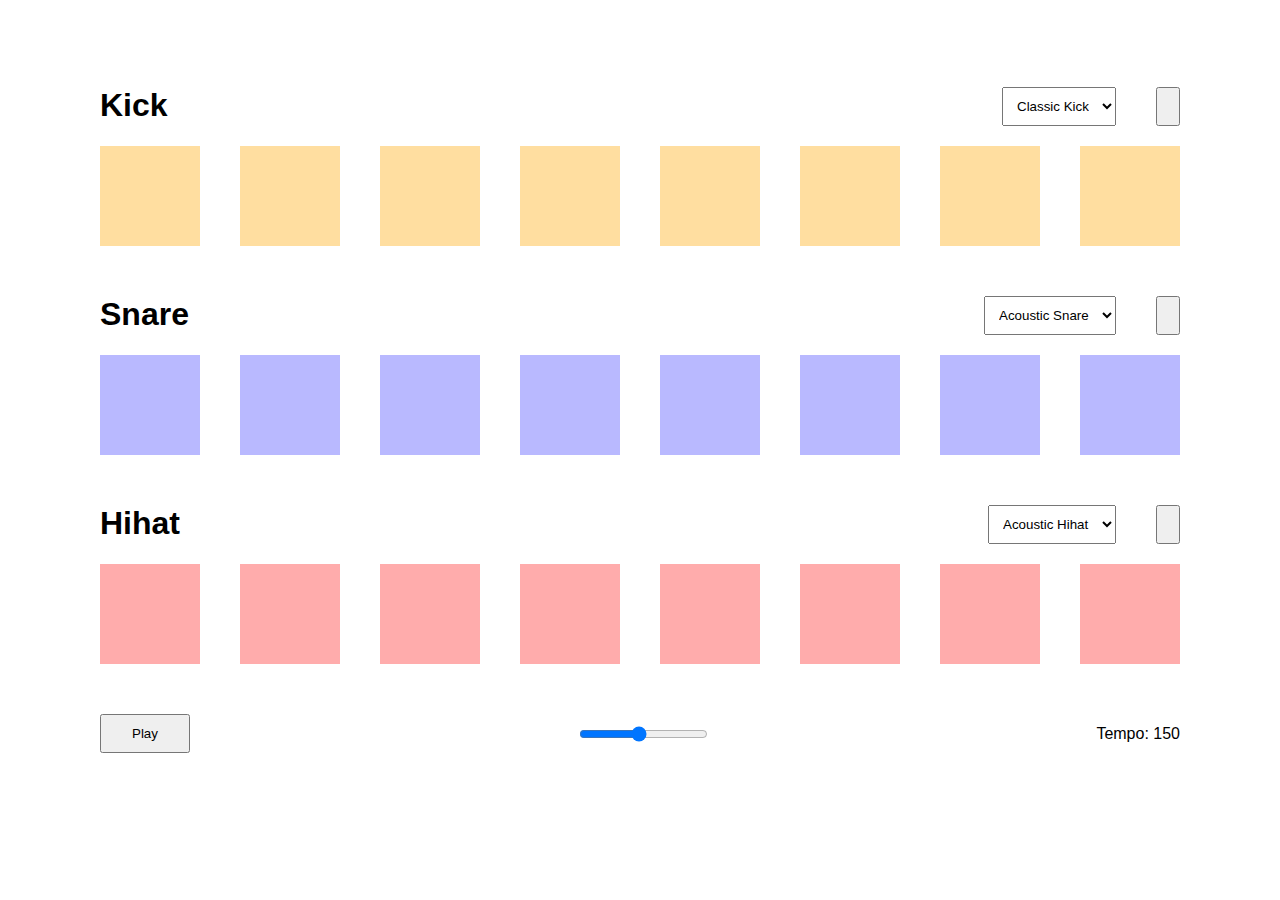
==== My Beatmaker/beatmaker.html @ f245d282 "My beatmaker added" ====
<!DOCTYPE html>
<html lang="en">
  <head>
    <meta charset="UTF-8" />
    <meta http-equiv="X-UA-Compatible" content="IE=edge" />
    <meta name="viewport" content="width=device-width, initial-scale=1.0" />
    <link rel="stylesheet" href="./beatmaker.css" />
    <link
      rel="stylesheet"
      href="https://cdnjs.cloudflare.com/ajax/libs/font-awesome/6.0.0-beta3/css/all.min.css"
      integrity="sha512-Fo3rlrZj/k7ujTnHg4CGR2D7kSs0v4LLanw2qksYuRlEzO+tcaEPQogQ0KaoGN26/zrn20ImR1DfuLWnOo7aBA=="
      crossorigin="anonymous"
      referrerpolicy="no-referrer"
    />
    <title>My Beatmaker</title>
  </head>
  <body>
    <div class="sequencer">
      <!--Kick track-->
      <div class="kick-track">
        <div class="controls">
          <h1>Kick</h1>
          <div class="controls-right">
            <select name="kick-select" id="kick-select">
              <option value="./sounds/kick-classic.wav">Classic Kick</option>
              <option value="./sounds/kick-heavy.wav">Heavy Kick</option>
              <option value="./sounds/kick-808.wav">Kick 808</option>
            </select>
            <button data-track="0" class="mute kick-volume">
              <i class="fas fa-volume-mute"></i>
            </button>
          </div>
        </div>
        <div class="kick">
          <div class="pad kick-pad b0"></div>
          <div class="pad kick-pad b1"></div>
          <div class="pad kick-pad b2"></div>
          <div class="pad kick-pad b3"></div>
          <div class="pad kick-pad b4"></div>
          <div class="pad kick-pad b5"></div>
          <div class="pad kick-pad b6"></div>
          <div class="pad kick-pad b7"></div>
        </div>
      </div>
      <!--Snare track-->
      <div class="snare-track">
        <div class="controls">
          <h1>Snare</h1>
          <div class="controls-right">
            <select name="snare-select" id="snare-select">
              <option value="./sounds/snare-acoustic01.wav">
                Acoustic Snare
              </option>
              <option value="./sounds/snare-808.wav">Snare 808</option>
              <option value="./sounds/snare-vinyl02.wav">Vinyl Snare</option>
            </select>
            <button data-track="0" class="mute kick-volume">
              <i class="fas fa-volume-mute"></i>
            </button>
          </div>
        </div>
        <div class="snare">
          <div class="pad snare-pad b0"></div>
          <div class="pad snare-pad b1"></div>
          <div class="pad snare-pad b2"></div>
          <div class="pad snare-pad b3"></div>
          <div class="pad snare-pad b4"></div>
          <div class="pad snare-pad b5"></div>
          <div class="pad snare-pad b6"></div>
          <div class="pad snare-pad b7"></div>
        </div>
      </div>
      <!--Hihat track-->
      <div class="hihat-track">
        <div class="controls">
          <h1>Hihat</h1>
          <div class="controls-right">
            <select name="hihat-select" id="hihat-select">
              <option value="./sounds/hihat-acoustic01.wav">
                Acoustic Hihat
              </option>
              <option value="./sounds/hihat-808.wav">Hihat 808</option>
            </select>
            <button data-track="0" class="mute kick-volume">
              <i class="fas fa-volume-mute"></i>
            </button>
          </div>
        </div>
        <div class="hihat">
          <div class="pad hihat-pad b0"></div>
          <div class="pad hihat-pad b1"></div>
          <div class="pad hihat-pad b2"></div>
          <div class="pad hihat-pad b3"></div>
          <div class="pad hihat-pad b4"></div>
          <div class="pad hihat-pad b5"></div>
          <div class="pad hihat-pad b6"></div>
          <div class="pad hihat-pad b7"></div>
        </div>
        <div class="tempo">
          <button class="play">Play</button>
          <input
            type="range"
            class="tempo-slider"
            min="20"
            max="300"
            value="150"
          />
          <p>Tempo: <span class="tempo-nr">150</span></p>
        </div>
      </div>
    </div>
    <audio class="kick-sound" src="./sounds/kick-classic.wav"></audio>
    <audio class="snare-sound" src="./sounds/snare-acoustic01.wav"></audio>
    <audio class="hihat-sound" src="./sounds/hihat-acoustic01.wav"></audio>
    <script src="./beatmaker.js"></script>
  </body>
</html>
---- My Beatmaker/beatmaker.css ----
* {
  margin: 0;
  padding: 0;
  box-sizing: border-box;
}

body {
  font-family: sans-serif;
  display: flex;
  align-items: center;
  justify-content: center;
}
.sequencer {
  width: 100%;
  max-width: 1000px;
  min-height: 100vh;
  display: flex;
  flex-direction: column;
  align-items: center;
  justify-content: center;
}

.kick-track,
.snare-track,
.hihat-track {
  margin-bottom: 30px;
}

.controls {
  display: flex;
  justify-content: space-between;
  align-items: stretch;
}
.controls-right {
  display: flex;
  justify-content: space-between;
  min-width: 210px;
}

.controls h1 {
  margin: 0 20px;
}
.controls button {
  margin: 0 20px;
}
.controls select {
  margin: 0 20px;
  padding: 10px;
}
i {
  padding: 10px;
}
.tempo {
  display: flex;
  flex-direction: row;
  align-items: center;
  justify-content: space-between;
  width: 100%;

  padding: 30px 20px;
}
.play {
  padding: 10px 30px;
}

.kick,
.snare,
.hihat {
  display: flex;
  flex-direction: row;
}

.pad {
  width: 100px;
  height: 100px;
  background: grey;
  margin: 20px;
  transition: 200ms;
}

.kick-pad {
  background: rgb(255, 222, 160);
}
.snare-pad {
  background: rgb(185, 185, 255);
}
.hihat-pad {
  background: rgb(255, 172, 172);
}

.kick-pad.active {
  transform: scale(1.2);
  transition: 200ms;
  background: rgb(255, 166, 0);
}
.snare-pad.active {
  transform: scale(1.2);
  transition: 200ms;
  background: #4444ff;
}
.hihat-pad.active {
  transform: scale(1.2);
  transition: 200ms;
  background: rgb(255, 99, 99);
}
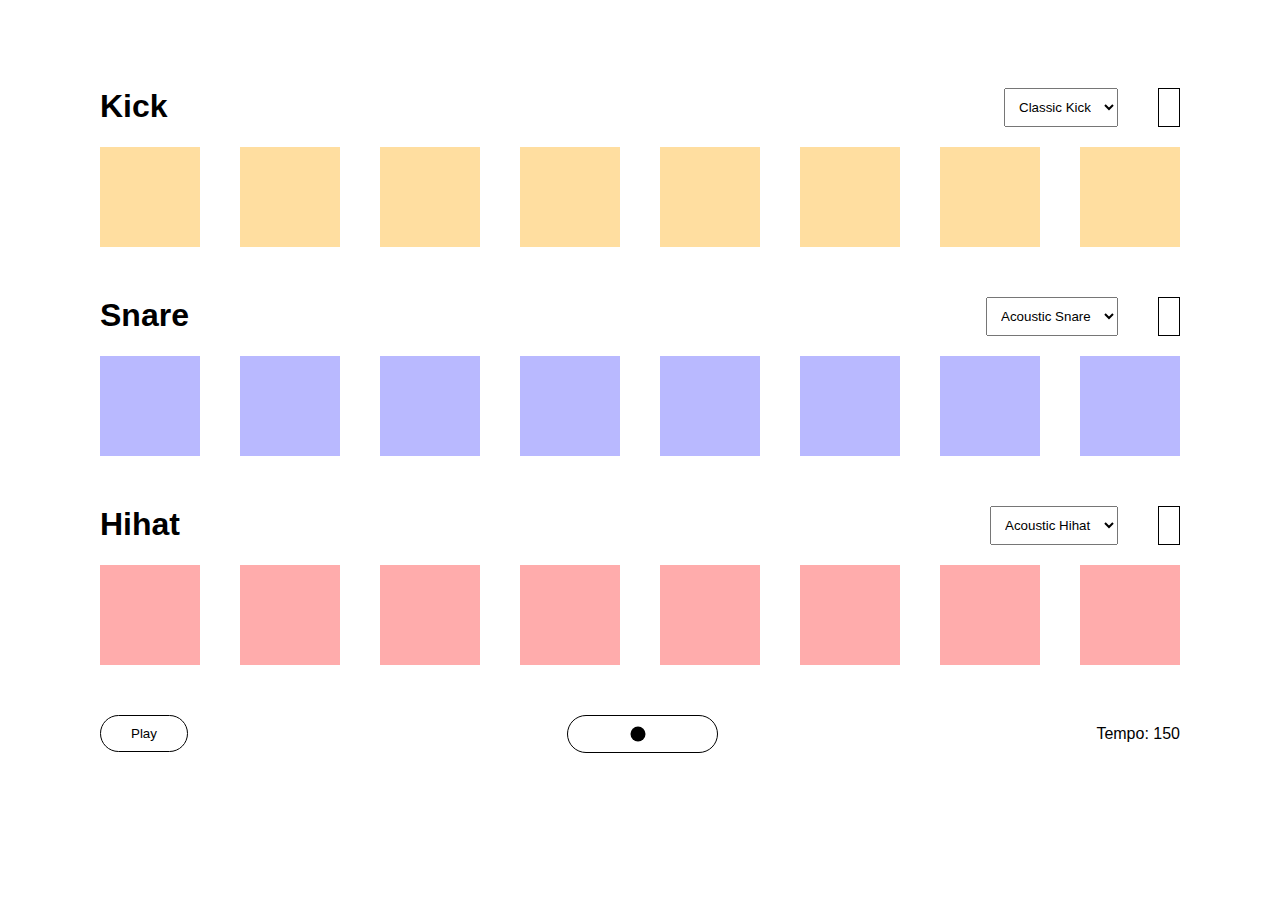
==== commit faa9dae0: "final code" ====
--- a/My Beatmaker/beatmaker.html
+++ b/My Beatmaker/beatmaker.html
@@ -54,7 +54,7 @@
               <option value="./sounds/snare-808.wav">Snare 808</option>
               <option value="./sounds/snare-vinyl02.wav">Vinyl Snare</option>
             </select>
-            <button data-track="0" class="mute kick-volume">
+            <button data-track="1" class="mute kick-volume">
               <i class="fas fa-volume-mute"></i>
             </button>
           </div>
@@ -81,7 +81,7 @@
               </option>
               <option value="./sounds/hihat-808.wav">Hihat 808</option>
             </select>
-            <button data-track="0" class="mute kick-volume">
+            <button data-track="2" class="mute kick-volume">
               <i class="fas fa-volume-mute"></i>
             </button>
           </div>
--- a/My Beatmaker/beatmaker.css
+++ b/My Beatmaker/beatmaker.css
@@ -49,6 +49,7 @@
 }
 i {
   padding: 10px;
+  pointer-events: none;
 }
 .tempo {
   display: flex;
@@ -61,6 +62,19 @@
 }
 .play {
   padding: 10px 30px;
+  background: white;
+  color: black;
+  border: 1px solid black;
+  border-radius: 20px;
+  transition: 200ms;
+}
+
+.play:hover {
+  padding: 10px 30px;
+  background: black;
+  color: white;
+  border: 1px solid black;
+  border-radius: 20px;
 }
 
 .kick,
@@ -89,17 +103,59 @@
 }
 
 .kick-pad.active {
-  transform: scale(1.2);
   transition: 200ms;
   background: rgb(255, 166, 0);
 }
 .snare-pad.active {
-  transform: scale(1.2);
   transition: 200ms;
   background: #4444ff;
 }
 .hihat-pad.active {
-  transform: scale(1.2);
   transition: 200ms;
   background: rgb(255, 99, 99);
 }
+
+@keyframes grow {
+  0% {
+    transform: scale(1);
+  }
+  50% {
+    transform: scale(1.2);
+  }
+  100% {
+    transform: scale(1);
+  }
+}
+
+.mute {
+  background: white;
+  color: black;
+  border: 1px solid black;
+  cursor: pointer;
+  transition: 200ms;
+}
+
+.mute.active {
+  background: black;
+  color: white;
+}
+
+.tempo-slider {
+  -webkit-appearance: none;
+  padding: 10px;
+  background: white;
+  accent-color: black;
+  border: 1px solid black;
+  border-radius: 20px;
+  transition: 200ms;
+  cursor: pointer;
+}
+
+.tempo-slider:hover {
+  -webkit-appearance: none;
+  padding: 10px;
+  background: black;
+  accent-color: white;
+  border: 1px solid black;
+  border-radius: 20px;
+}
